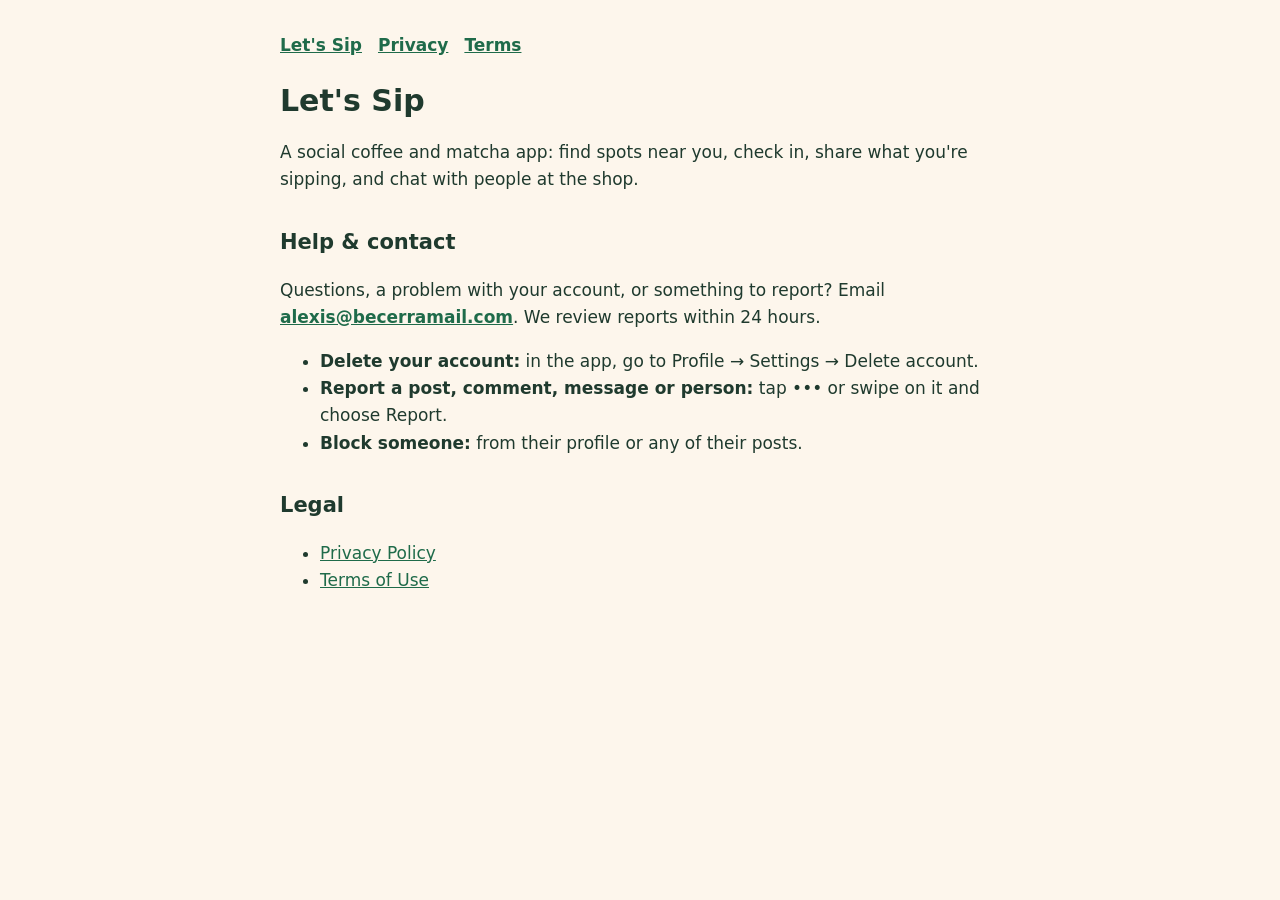
==== index.html @ 59afb260 "Let's Sip help, privacy policy and terms" ====
<!doctype html>
<html lang="en">
<head>
<meta charset="utf-8">
<meta name="viewport" content="width=device-width, initial-scale=1">
<title>Let's Sip</title>
<style>
  :root { --bg:#FDF6EC; --text:#1F3A2E; --muted:#5b6b62; --accent:#1F6B4A; --card:#fff; --line:#e7dccb; }
  @media (prefers-color-scheme: dark) { :root { --bg:#1C1C1E; --text:#EFE8DC; --muted:#a9a397; --accent:#7CC39B; --card:#26262a; --line:#3a3a3f; } }
  body { margin:0; background:var(--bg); color:var(--text); font:17px/1.6 -apple-system, BlinkMacSystemFont, "SF Pro Rounded", system-ui, sans-serif; }
  main { max-width: 720px; margin: 0 auto; padding: 32px 16px 64px; }
  nav { display:flex; gap:16px; margin-bottom:24px; font-weight:600; flex-wrap:wrap; }
  a { color: var(--accent); }
  h1 { font-size: 30px; line-height:1.2; }
  h2 { margin-top: 32px; font-size: 21px; }
  table { border-collapse: collapse; width: 100%; background: var(--card); font-size: 15px; }
  th, td { border: 1px solid var(--line); padding: 8px 10px; text-align: left; vertical-align: top; }
  hr { border: 0; border-top: 1px solid var(--line); margin: 28px 0; }
</style>
</head>
<body><main>
<nav><a href="index.html">Let's Sip</a><a href="privacy.html">Privacy</a><a href="terms.html">Terms</a></nav>
<h1>Let's Sip</h1>
<p>A social coffee and matcha app: find spots near you, check in, share what you're sipping, and chat with people at the shop.</p>
<h2>Help &amp; contact</h2>
<p>Questions, a problem with your account, or something to report? Email <strong><a href="mailto:alexis@becerramail.com">alexis@becerramail.com</a></strong>. We review reports within 24 hours.</p>
<ul><li><strong>Delete your account:</strong> in the app, go to Profile → Settings → Delete account.</li><li><strong>Report a post, comment, message or person:</strong> tap ••• or swipe on it and choose Report.</li><li><strong>Block someone:</strong> from their profile or any of their posts.</li></ul>
<h2>Legal</h2>
<ul><li><a href="privacy.html">Privacy Policy</a></li><li><a href="terms.html">Terms of Use</a></li></ul>
</main></body>
</html>
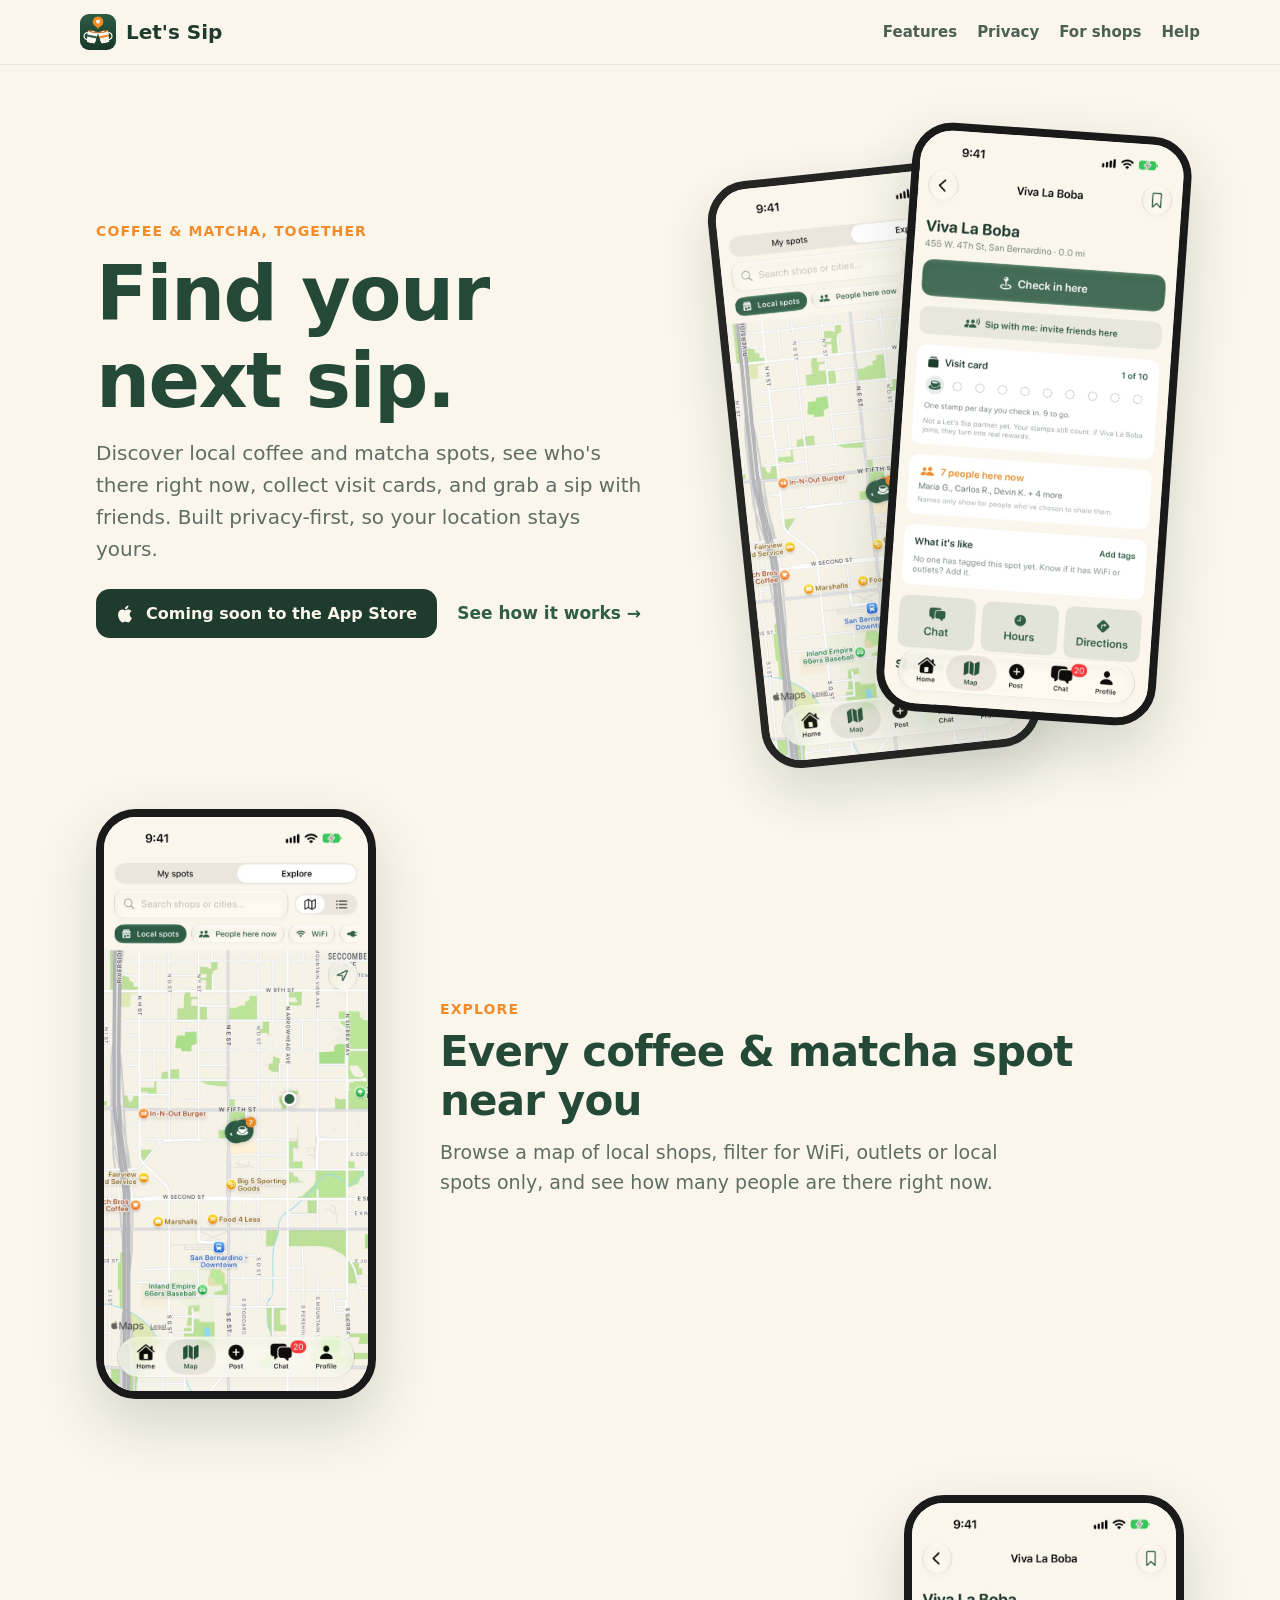
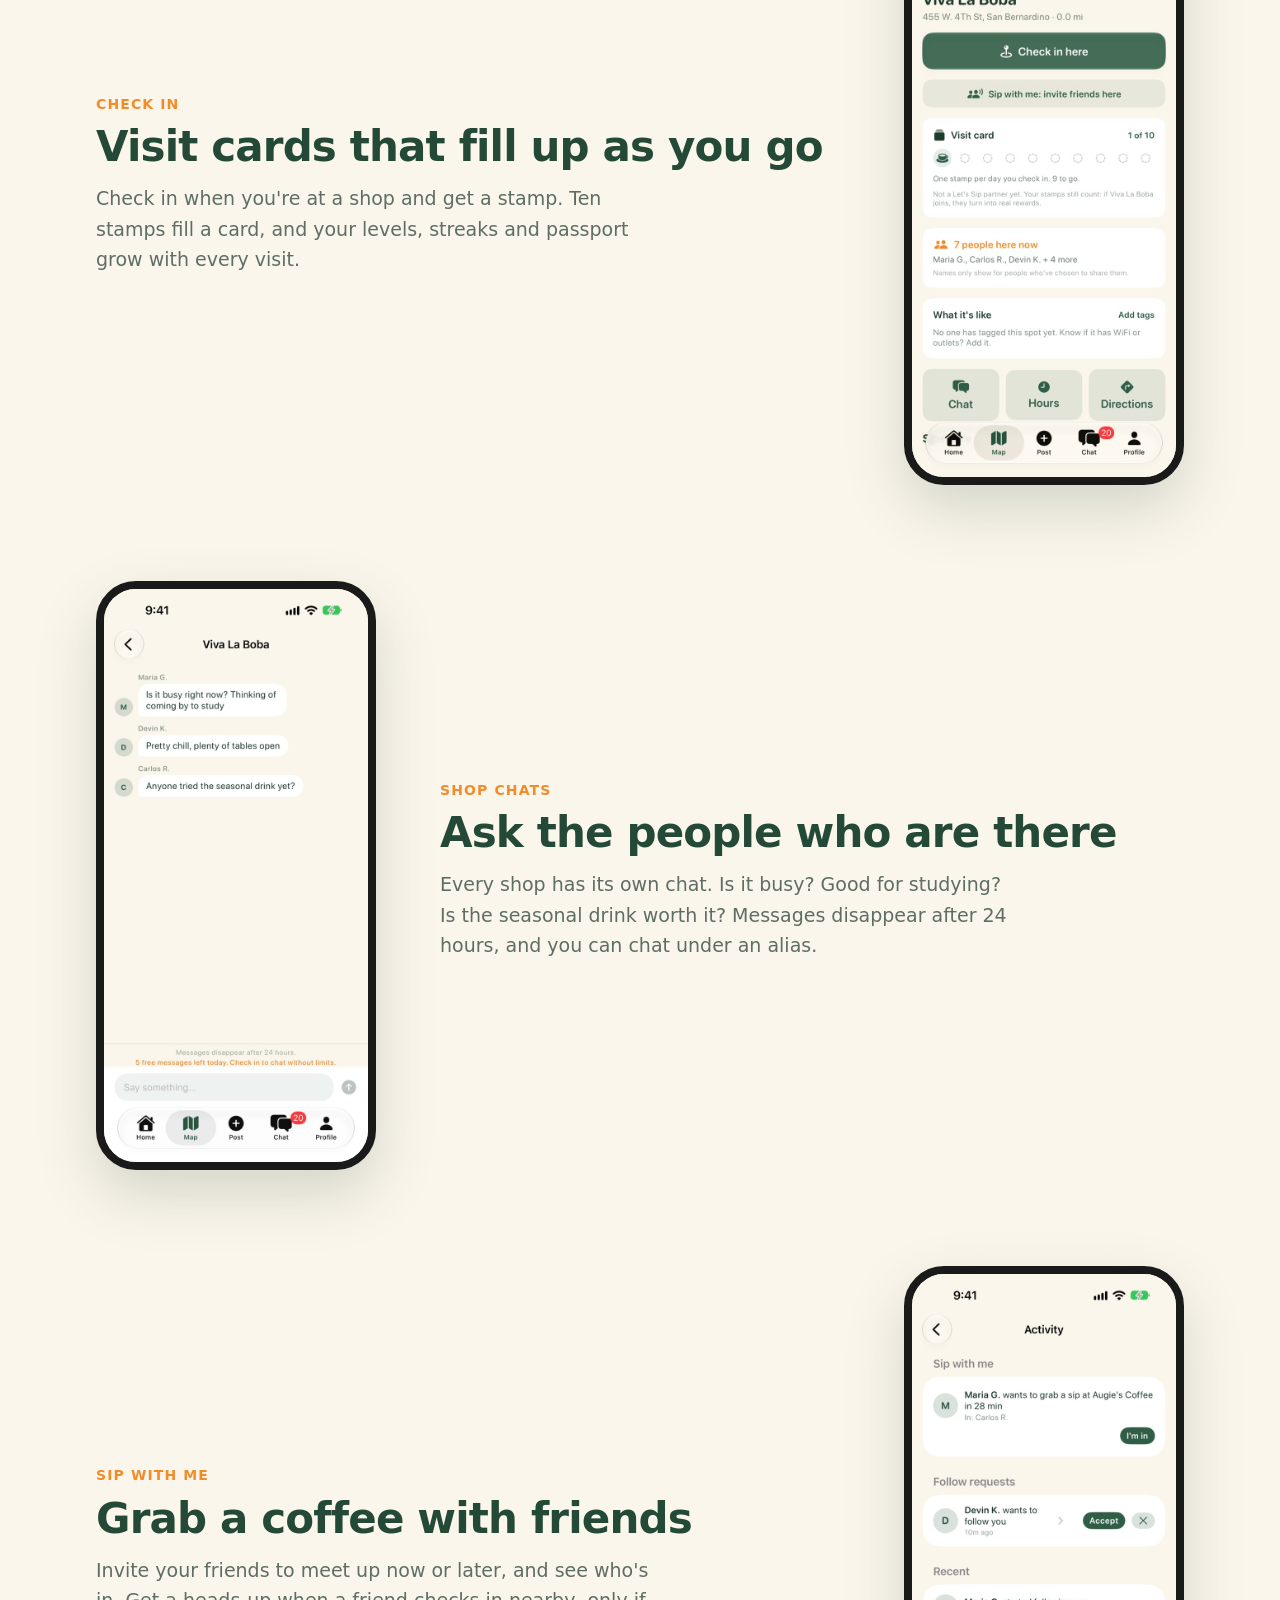
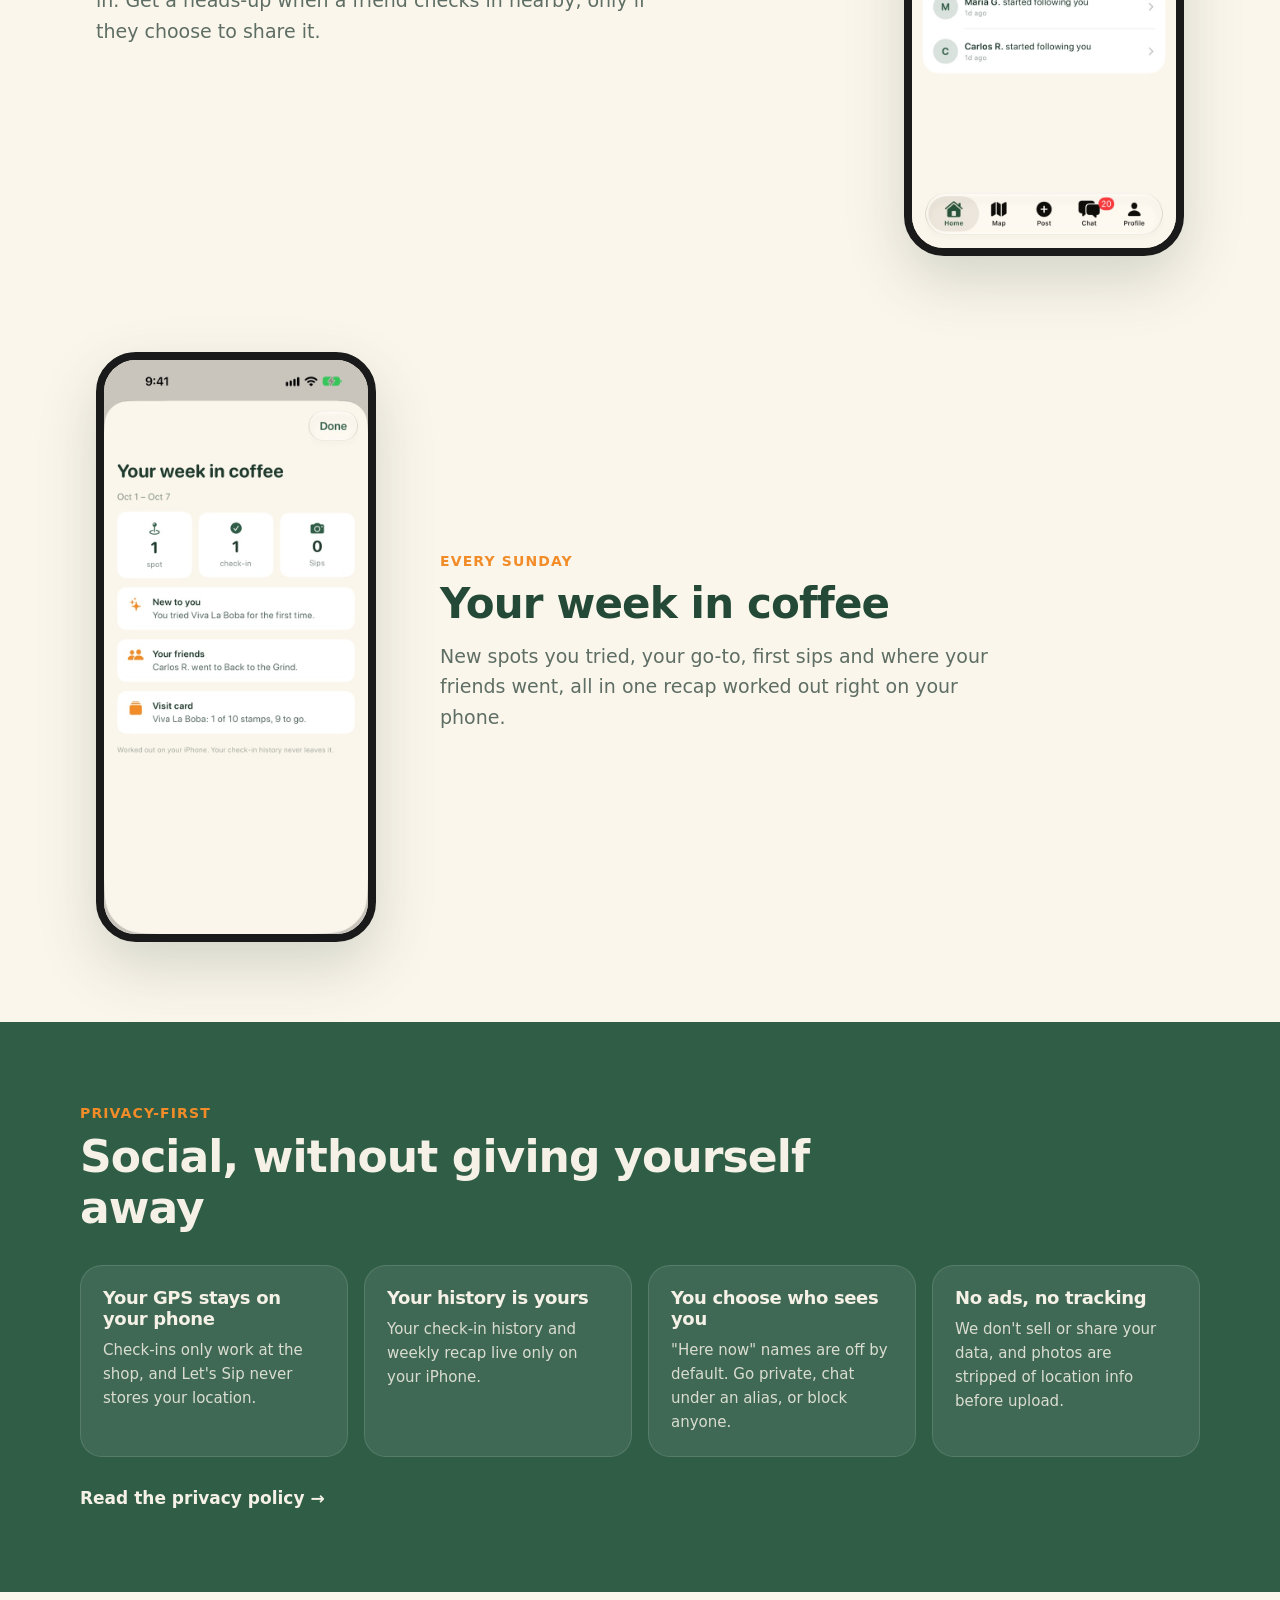
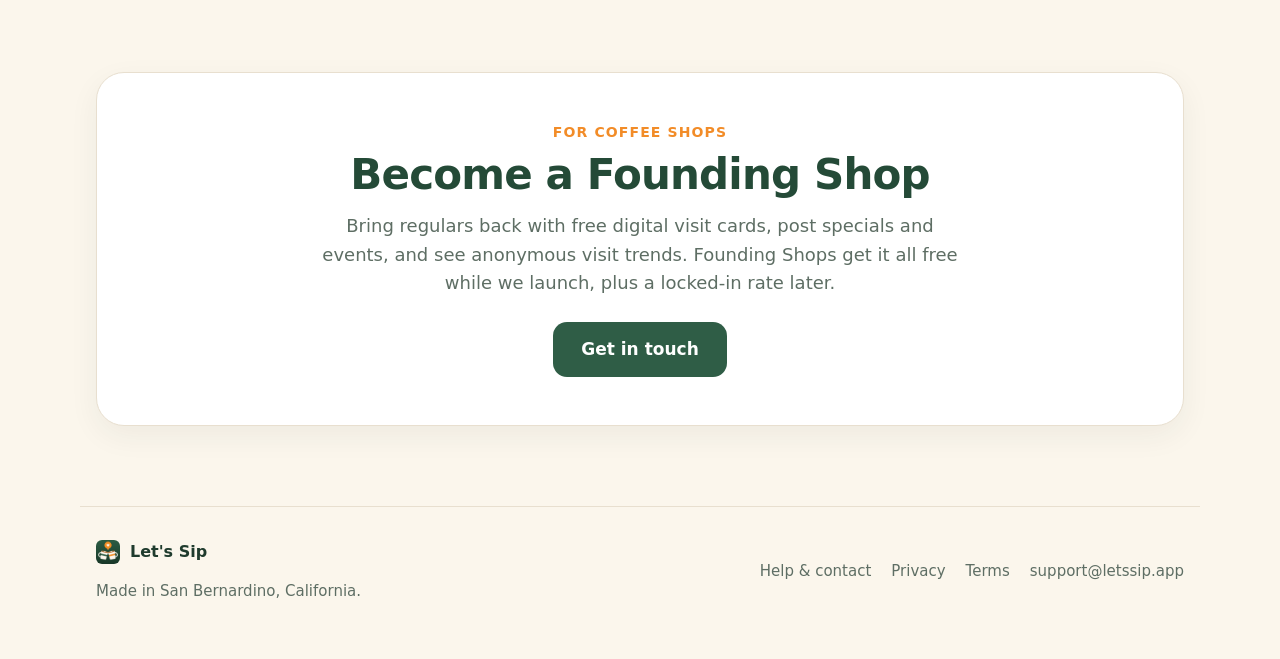
==== commit f21b7d7d: "Update pages" ====
--- a/index.html
+++ b/index.html
@@ -3,29 +3,157 @@
 <head>
 <meta charset="utf-8">
 <meta name="viewport" content="width=device-width, initial-scale=1">
-<title>Let's Sip</title>
-<style>
-  :root { --bg:#FDF6EC; --text:#1F3A2E; --muted:#5b6b62; --accent:#1F6B4A; --card:#fff; --line:#e7dccb; }
-  @media (prefers-color-scheme: dark) { :root { --bg:#1C1C1E; --text:#EFE8DC; --muted:#a9a397; --accent:#7CC39B; --card:#26262a; --line:#3a3a3f; } }
-  body { margin:0; background:var(--bg); color:var(--text); font:17px/1.6 -apple-system, BlinkMacSystemFont, "SF Pro Rounded", system-ui, sans-serif; }
-  main { max-width: 720px; margin: 0 auto; padding: 32px 16px 64px; }
-  nav { display:flex; gap:16px; margin-bottom:24px; font-weight:600; flex-wrap:wrap; }
-  a { color: var(--accent); }
-  h1 { font-size: 30px; line-height:1.2; }
-  h2 { margin-top: 32px; font-size: 21px; }
-  table { border-collapse: collapse; width: 100%; background: var(--card); font-size: 15px; }
-  th, td { border: 1px solid var(--line); padding: 8px 10px; text-align: left; vertical-align: top; }
-  hr { border: 0; border-top: 1px solid var(--line); margin: 28px 0; }
-</style>
+<title>Let's Sip — Find your next sip</title>
+<meta name="description" content="Let's Sip is a social coffee and matcha app: discover spots near you, check in, collect visit cards, chat with people at the shop, and grab a sip with friends. Built privacy-first.">
+<meta name="theme-color" content="#FBF6EC" media="(prefers-color-scheme: light)">
+<meta name="theme-color" content="#111A15" media="(prefers-color-scheme: dark)">
+<meta property="og:title" content="Let's Sip — Find your next sip">
+<meta property="og:description" content="Discover coffee and matcha spots, collect visit cards, and grab a sip with friends. Privacy-first.">
+<meta property="og:image" content="https://letssip.app/assets/shop.jpg">
+<meta property="og:url" content="https://letssip.app/">
+<link rel="icon" href="assets/logo.png">
+<link rel="apple-touch-icon" href="assets/apple-touch-icon.png">
+<link rel="stylesheet" href="site.css">
 </head>
-<body><main>
-<nav><a href="index.html">Let's Sip</a><a href="privacy.html">Privacy</a><a href="terms.html">Terms</a></nav>
-<h1>Let's Sip</h1>
-<p>A social coffee and matcha app: find spots near you, check in, share what you're sipping, and chat with people at the shop.</p>
-<h2>Help &amp; contact</h2>
-<p>Questions, a problem with your account, or something to report? Email <strong><a href="mailto:alexis@becerramail.com">alexis@becerramail.com</a></strong>. We review reports within 24 hours.</p>
-<ul><li><strong>Delete your account:</strong> in the app, go to Profile → Settings → Delete account.</li><li><strong>Report a post, comment, message or person:</strong> tap ••• or swipe on it and choose Report.</li><li><strong>Block someone:</strong> from their profile or any of their posts.</li></ul>
-<h2>Legal</h2>
-<ul><li><a href="privacy.html">Privacy Policy</a></li><li><a href="terms.html">Terms of Use</a></li></ul>
-</main></body>
+<body>
+
+<header class="nav">
+  <a class="brand" href="./">
+    <picture>
+      <source srcset="assets/logo-dark.png" media="(prefers-color-scheme: dark)">
+      <img src="assets/logo.png" alt="" width="36" height="36">
+    </picture>
+    <span>Let's Sip</span>
+  </a>
+  <nav>
+    <a href="#features">Features</a>
+    <a href="#privacy">Privacy</a>
+    <a href="#shops">For shops</a>
+    <a href="support.html">Help</a>
+  </nav>
+</header>
+
+<main>
+  <section class="hero">
+    <div class="hero-text">
+      <p class="eyebrow">Coffee &amp; matcha, together</p>
+      <h1>Find your next sip.</h1>
+      <p class="lede">Discover local coffee and matcha spots, see who's there right now, collect visit cards, and grab a sip with friends. Built privacy-first, so your location stays yours.</p>
+      <div class="cta-row">
+        <span class="badge-soon">
+          <svg viewBox="0 0 24 24" aria-hidden="true"><path fill="currentColor" d="M16.4 12.6c0-2.6 2.1-3.8 2.2-3.9-1.2-1.8-3.1-2-3.7-2-1.6-.2-3.1.9-3.9.9-.8 0-2-.9-3.4-.9-1.7 0-3.3 1-4.2 2.6-1.8 3.1-.5 7.7 1.3 10.2.9 1.2 1.9 2.6 3.2 2.6 1.3-.1 1.8-.8 3.3-.8 1.6 0 2 .8 3.4.8 1.4 0 2.3-1.3 3.1-2.5 1-1.4 1.4-2.8 1.4-2.9 0 0-2.7-1-2.7-4.1zM13.9 4.9c.7-.9 1.2-2 1-3.2-1 0-2.3.7-3 1.6-.7.8-1.3 2-1.1 3.1 1.2.1 2.3-.6 3.1-1.5z"/></svg>
+          Coming soon to the App Store
+        </span>
+        <a class="link-arrow" href="#features">See how it works →</a>
+      </div>
+    </div>
+    <div class="hero-phones" aria-hidden="true">
+      <img class="phone phone-back" src="assets/map.jpg" alt="" width="320" height="696">
+      <img class="phone phone-front" src="assets/shop.jpg" alt="" width="320" height="696">
+    </div>
+  </section>
+
+  <section id="features" class="features">
+    <article class="feature">
+      <img class="phone" src="assets/map.jpg" alt="Map of coffee shops nearby with people-here-now counts" width="320" height="696" loading="lazy">
+      <div>
+        <p class="eyebrow">Explore</p>
+        <h2>Every coffee &amp; matcha spot near you</h2>
+        <p>Browse a map of local shops, filter for WiFi, outlets or local spots only, and see how many people are there right now.</p>
+      </div>
+    </article>
+
+    <article class="feature flip">
+      <img class="phone" src="assets/shop.jpg" alt="A shop page with a visit card showing stamps" width="320" height="696" loading="lazy">
+      <div>
+        <p class="eyebrow">Check in</p>
+        <h2>Visit cards that fill up as you go</h2>
+        <p>Check in when you're at a shop and get a stamp. Ten stamps fill a card, and your levels, streaks and passport grow with every visit.</p>
+      </div>
+    </article>
+
+    <article class="feature">
+      <img class="phone" src="assets/chat.jpg" alt="A shop chat with questions about how busy it is" width="320" height="696" loading="lazy">
+      <div>
+        <p class="eyebrow">Shop chats</p>
+        <h2>Ask the people who are there</h2>
+        <p>Every shop has its own chat. Is it busy? Good for studying? Is the seasonal drink worth it? Messages disappear after 24 hours, and you can chat under an alias.</p>
+      </div>
+    </article>
+
+    <article class="feature flip">
+      <img class="phone" src="assets/activity.jpg" alt="A friend's Sip with me invite in Activity" width="320" height="696" loading="lazy">
+      <div>
+        <p class="eyebrow">Sip with me</p>
+        <h2>Grab a coffee with friends</h2>
+        <p>Invite your friends to meet up now or later, and see who's in. Get a heads-up when a friend checks in nearby, only if they choose to share it.</p>
+      </div>
+    </article>
+
+    <article class="feature">
+      <img class="phone" src="assets/recap.jpg" alt="Your week in coffee recap" width="320" height="696" loading="lazy">
+      <div>
+        <p class="eyebrow">Every Sunday</p>
+        <h2>Your week in coffee</h2>
+        <p>New spots you tried, your go-to, first sips and where your friends went, all in one recap worked out right on your phone.</p>
+      </div>
+    </article>
+  </section>
+
+  <section id="privacy" class="privacy">
+    <div class="privacy-inner">
+      <p class="eyebrow light">Privacy-first</p>
+      <h2>Social, without giving yourself away</h2>
+      <div class="cards">
+        <div class="card">
+          <h3>Your GPS stays on your phone</h3>
+          <p>Check-ins only work at the shop, and Let's Sip never stores your location.</p>
+        </div>
+        <div class="card">
+          <h3>Your history is yours</h3>
+          <p>Your check-in history and weekly recap live only on your iPhone.</p>
+        </div>
+        <div class="card">
+          <h3>You choose who sees you</h3>
+          <p>"Here now" names are off by default. Go private, chat under an alias, or block anyone.</p>
+        </div>
+        <div class="card">
+          <h3>No ads, no tracking</h3>
+          <p>We don't sell or share your data, and photos are stripped of location info before upload.</p>
+        </div>
+      </div>
+      <a class="link-arrow light" href="privacy.html">Read the privacy policy →</a>
+    </div>
+  </section>
+
+  <section id="shops" class="shops">
+    <div>
+      <p class="eyebrow">For coffee shops</p>
+      <h2>Become a Founding Shop</h2>
+      <p>Bring regulars back with free digital visit cards, post specials and events, and see anonymous visit trends. Founding Shops get it all free while we launch, plus a locked-in rate later.</p>
+      <a class="button" href="mailto:support@letssip.app?subject=Founding%20Shop">Get in touch</a>
+    </div>
+  </section>
+</main>
+
+<footer class="footer">
+  <div>
+    <a class="brand small" href="./">
+      <picture>
+        <source srcset="assets/logo-dark.png" media="(prefers-color-scheme: dark)">
+        <img src="assets/logo.png" alt="" width="24" height="24">
+      </picture>
+      <span>Let's Sip</span>
+    </a>
+    <p>Made in San Bernardino, California.</p>
+  </div>
+  <nav>
+    <a href="support.html">Help &amp; contact</a>
+    <a href="privacy.html">Privacy</a>
+    <a href="terms.html">Terms</a>
+    <a href="mailto:support@letssip.app">support@letssip.app</a>
+  </nav>
+</footer>
+
+</body>
 </html>
--- a/site.css
+++ b/site.css
@@ -0,0 +1,174 @@
+/* Let's Sip — shared styles for letssip.app (same palette as the app). */
+:root {
+  --bg: #FBF6EC;
+  --surface: #FFFFFF;
+  --text: #1F3B2D;
+  --muted: #5E6E64;
+  --green: #2F5D46;
+  --green-strong: #244A37;
+  --orange: #F28C28;
+  --line: #E8DFCF;
+  --tint: rgba(47, 93, 70, 0.08);
+  --band: #2F5D46;
+  --band-text: #F6F1E7;
+  --band-card: rgba(255, 255, 255, 0.08);
+  --shadow: 0 24px 60px rgba(31, 59, 45, 0.18);
+  --radius: 22px;
+  --font: ui-rounded, "SF Pro Rounded", -apple-system, BlinkMacSystemFont, system-ui, "Segoe UI", sans-serif;
+}
+
+@media (prefers-color-scheme: dark) {
+  :root {
+    --bg: #111A15;
+    --surface: #1C2A22;
+    --text: #EFE8DA;
+    --muted: #A8AE9F;
+    --green: #4E9A72;
+    --green-strong: #5DAF85;
+    --orange: #F5A04B;
+    --line: #2A3A31;
+    --tint: rgba(78, 154, 114, 0.12);
+    --band: #18271F;
+    --band-text: #EFE8DA;
+    --band-card: rgba(255, 255, 255, 0.05);
+    --shadow: 0 24px 60px rgba(0, 0, 0, 0.45);
+  }
+}
+
+* { box-sizing: border-box; }
+html { scroll-behavior: smooth; }
+body {
+  margin: 0;
+  background: var(--bg);
+  color: var(--text);
+  font: 17px/1.6 var(--font);
+  -webkit-font-smoothing: antialiased;
+}
+a { color: var(--green); }
+img { max-width: 100%; display: block; }
+h1, h2, h3 { line-height: 1.15; letter-spacing: -0.02em; margin: 0 0 12px; }
+p { margin: 0 0 12px; }
+
+/* Navigation */
+.nav {
+  position: sticky; top: 0; z-index: 10;
+  display: flex; align-items: center; justify-content: space-between; gap: 16px;
+  padding: 14px max(16px, calc((100% - 1120px) / 2));
+  background: color-mix(in srgb, var(--bg) 82%, transparent);
+  backdrop-filter: saturate(160%) blur(16px);
+  -webkit-backdrop-filter: saturate(160%) blur(16px);
+  border-bottom: 1px solid color-mix(in srgb, var(--line) 70%, transparent);
+}
+.nav nav { display: flex; gap: 20px; flex-wrap: wrap; }
+.nav nav a { color: var(--text); text-decoration: none; font-weight: 600; font-size: 15px; opacity: 0.8; }
+.nav nav a:hover { opacity: 1; color: var(--green); }
+.brand { display: inline-flex; align-items: center; gap: 10px; color: var(--text); text-decoration: none; font-weight: 800; font-size: 20px; }
+.brand img { border-radius: 9px; }
+.brand.small { font-size: 16px; }
+.brand.small img { border-radius: 6px; }
+
+main { overflow-x: clip; }
+
+.eyebrow { color: var(--orange); font-weight: 700; font-size: 14px; text-transform: uppercase; letter-spacing: 0.08em; margin-bottom: 8px; }
+.eyebrow.light { color: var(--orange); }
+
+/* Hero */
+.hero {
+  max-width: 1120px; margin: 0 auto;
+  padding: 64px 16px 40px;
+  display: grid; grid-template-columns: 1.1fr 1fr; gap: 40px; align-items: center;
+}
+.hero h1 { font-size: clamp(44px, 7vw, 76px); font-weight: 800; color: var(--green-strong); }
+.lede { font-size: 20px; color: var(--muted); max-width: 34em; }
+.cta-row { display: flex; align-items: center; gap: 20px; flex-wrap: wrap; margin-top: 24px; }
+.badge-soon {
+  display: inline-flex; align-items: center; gap: 10px;
+  background: var(--text); color: var(--bg);
+  padding: 12px 20px; border-radius: 14px; font-weight: 700; font-size: 16px;
+}
+.badge-soon svg { width: 20px; height: 20px; }
+.link-arrow { font-weight: 700; text-decoration: none; }
+.link-arrow:hover { text-decoration: underline; }
+.link-arrow.light { color: var(--band-text); }
+
+.hero-phones { position: relative; height: 600px; }
+.phone {
+  width: 280px; height: auto; border-radius: 40px;
+  border: 8px solid #1A1A1A; box-shadow: var(--shadow); background: #000;
+}
+.hero-phones .phone { position: absolute; }
+.phone-back { right: 170px; top: 40px; transform: rotate(-6deg); opacity: 0.95; }
+.phone-front { right: 10px; top: 0; transform: rotate(4deg); }
+
+/* Features */
+.features { max-width: 1120px; margin: 0 auto; padding: 40px 16px 80px; display: grid; gap: 96px; }
+.feature { display: grid; grid-template-columns: auto 1fr; gap: 64px; align-items: center; }
+.feature.flip { grid-template-columns: 1fr auto; }
+.feature.flip .phone { order: 2; }
+.feature h2 { font-size: clamp(30px, 4vw, 42px); color: var(--green-strong); }
+.feature p:not(.eyebrow) { font-size: 19px; color: var(--muted); max-width: 30em; }
+
+/* Privacy band */
+.privacy { background: var(--band); color: var(--band-text); padding: 80px 16px; }
+.privacy-inner { max-width: 1120px; margin: 0 auto; }
+.privacy h2 { font-size: clamp(30px, 4vw, 44px); max-width: 18em; }
+.cards { display: grid; grid-template-columns: repeat(4, 1fr); gap: 16px; margin: 32px 0 28px; }
+.card { background: var(--band-card); border: 1px solid rgba(255,255,255,0.12); border-radius: var(--radius); padding: 22px; }
+.card h3 { font-size: 18px; margin-bottom: 8px; }
+.card p { font-size: 15px; opacity: 0.85; margin: 0; }
+
+/* Shops */
+.shops { max-width: 1120px; margin: 0 auto; padding: 80px 16px; }
+.shops > div {
+  background: var(--surface); border: 1px solid var(--line); border-radius: 28px;
+  padding: 48px; text-align: center; box-shadow: 0 10px 30px rgba(31, 59, 45, 0.06);
+}
+.shops h2 { font-size: clamp(30px, 4vw, 42px); color: var(--green-strong); }
+.shops p:not(.eyebrow) { color: var(--muted); max-width: 36em; margin: 0 auto 24px; font-size: 18px; }
+.button {
+  display: inline-block; background: var(--green); color: #fff; text-decoration: none;
+  font-weight: 700; padding: 14px 28px; border-radius: 14px;
+}
+.button:hover { background: var(--green-strong); }
+
+/* Footer */
+.footer {
+  max-width: 1120px; margin: 0 auto; padding: 32px 16px 56px;
+  display: flex; justify-content: space-between; gap: 24px; flex-wrap: wrap;
+  border-top: 1px solid var(--line); color: var(--muted); font-size: 15px;
+}
+.footer p { margin: 8px 0 0; }
+.footer nav { display: flex; gap: 20px; flex-wrap: wrap; align-items: center; }
+.footer nav a { color: var(--muted); text-decoration: none; }
+.footer nav a:hover { color: var(--green); }
+
+/* Document pages (privacy, terms, help) */
+.doc { max-width: 760px; margin: 0 auto; padding: 48px 16px 80px; }
+.doc h1 { font-size: clamp(34px, 5vw, 48px); color: var(--green-strong); }
+.doc h2 { font-size: 24px; margin-top: 40px; color: var(--green-strong); }
+.doc h3 { font-size: 19px; margin-top: 28px; }
+.doc ul { padding-left: 22px; }
+.doc li { margin: 6px 0; }
+.doc table { border-collapse: collapse; width: 100%; background: var(--surface); font-size: 15px; border-radius: 12px; overflow: hidden; }
+.doc th, .doc td { border: 1px solid var(--line); padding: 10px 12px; text-align: left; vertical-align: top; }
+.doc hr { border: 0; border-top: 1px solid var(--line); margin: 32px 0; }
+.doc .summary { background: var(--tint); border-radius: var(--radius); padding: 8px 24px; margin: 24px 0; }
+
+/* Phones and small screens */
+@media (max-width: 900px) {
+  .hero { grid-template-columns: 1fr; padding-top: 40px; text-align: left; }
+  .hero-phones { height: 520px; max-width: 420px; margin: 0 auto; width: 100%; }
+  .phone-back { right: auto; left: 0; }
+  .phone-front { right: 0; }
+  .cards { grid-template-columns: 1fr 1fr; }
+}
+@media (max-width: 720px) {
+  .nav nav a:not(:last-child) { display: none; }
+  .feature, .feature.flip { grid-template-columns: 1fr; gap: 28px; }
+  .feature.flip .phone { order: 0; }
+  .feature .phone { margin: 0 auto; width: 240px; }
+  .hero-phones { height: 440px; }
+  .hero-phones .phone { width: 220px; border-radius: 32px; border-width: 6px; }
+  .cards { grid-template-columns: 1fr; }
+  .shops > div { padding: 32px 20px; }
+}
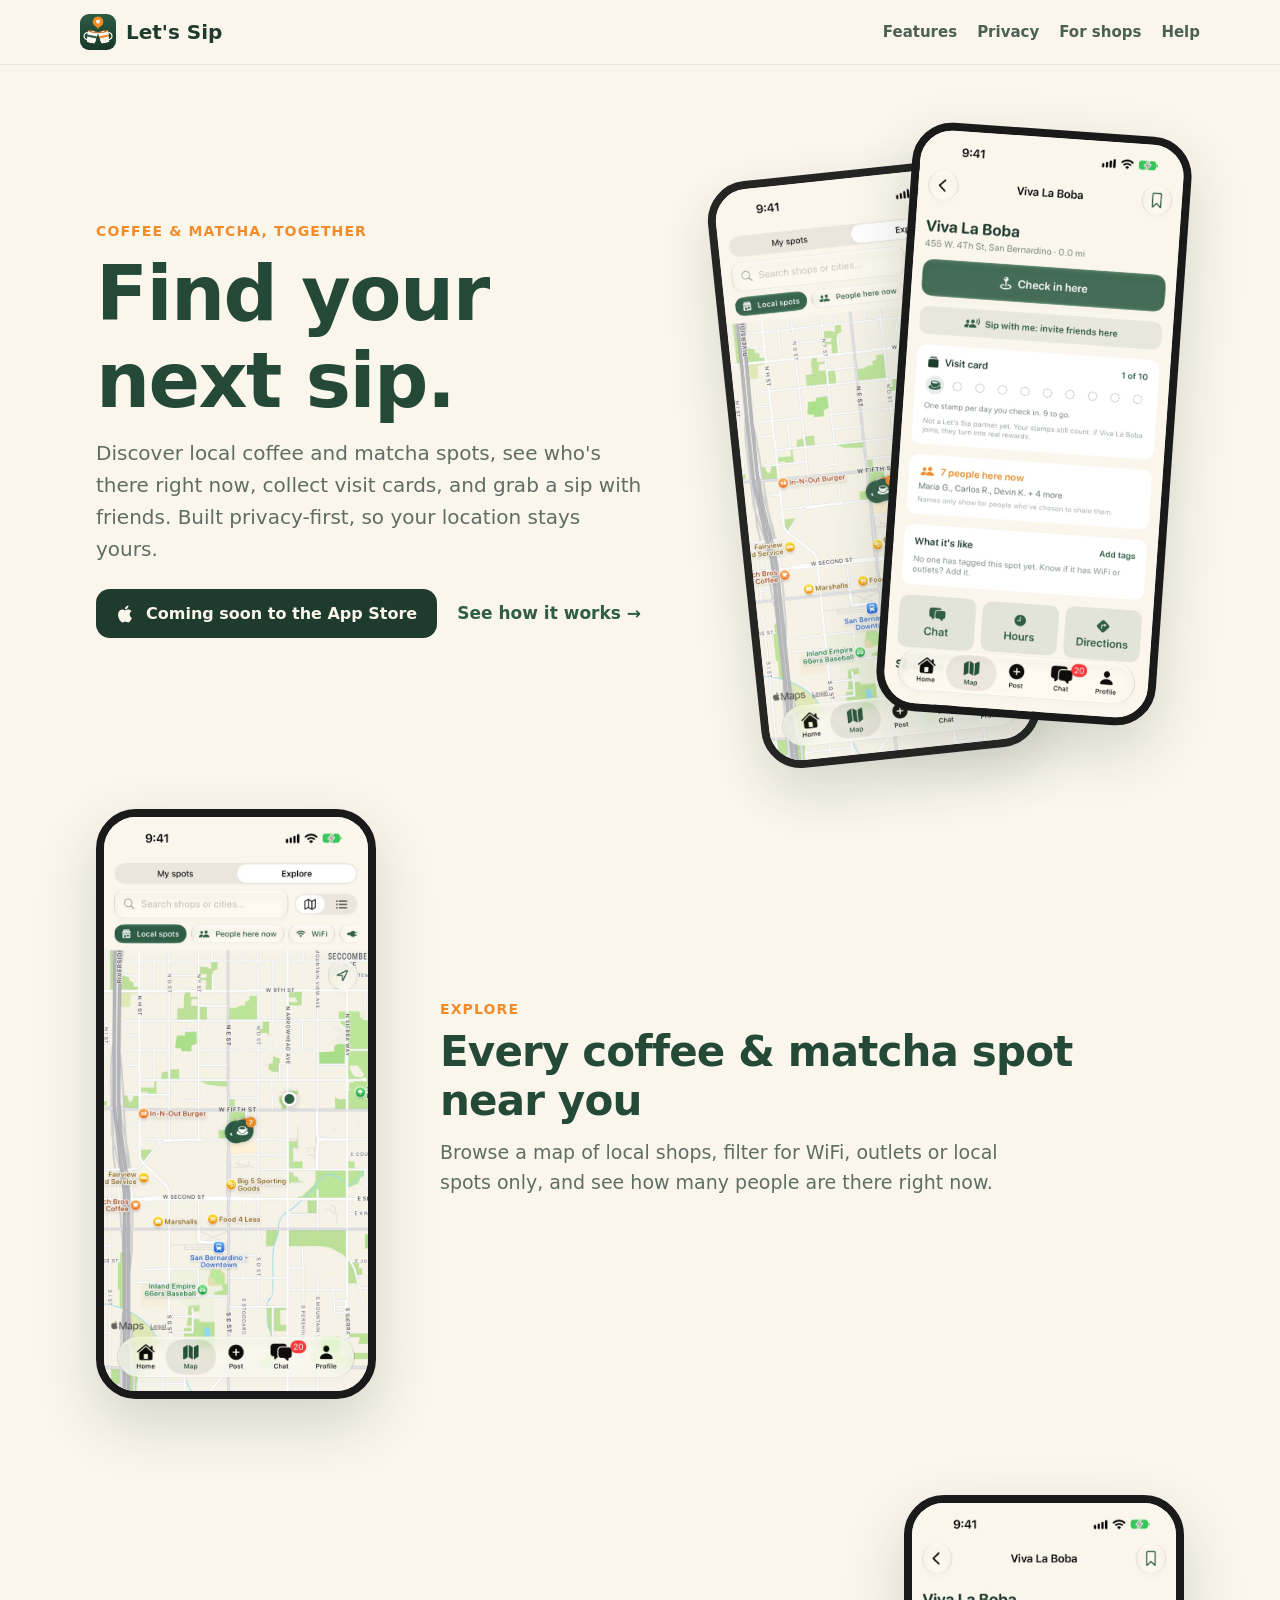
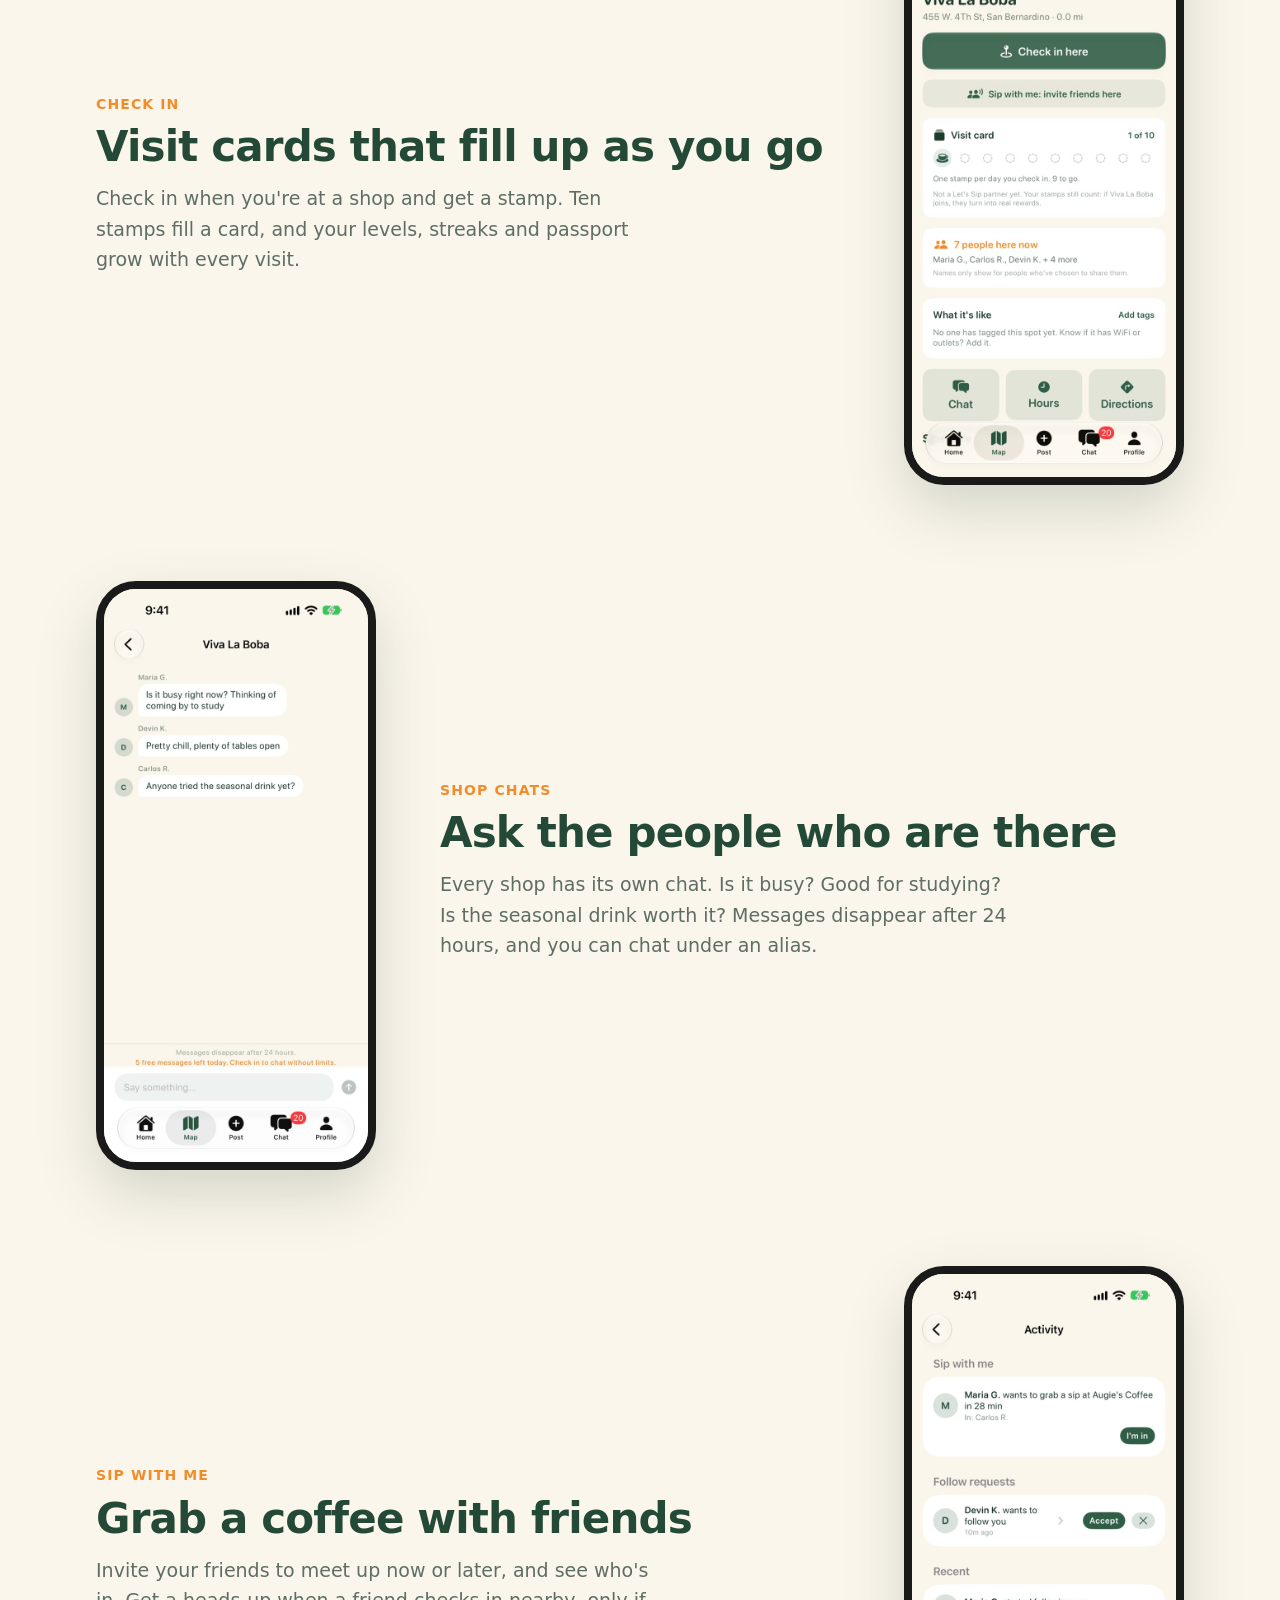
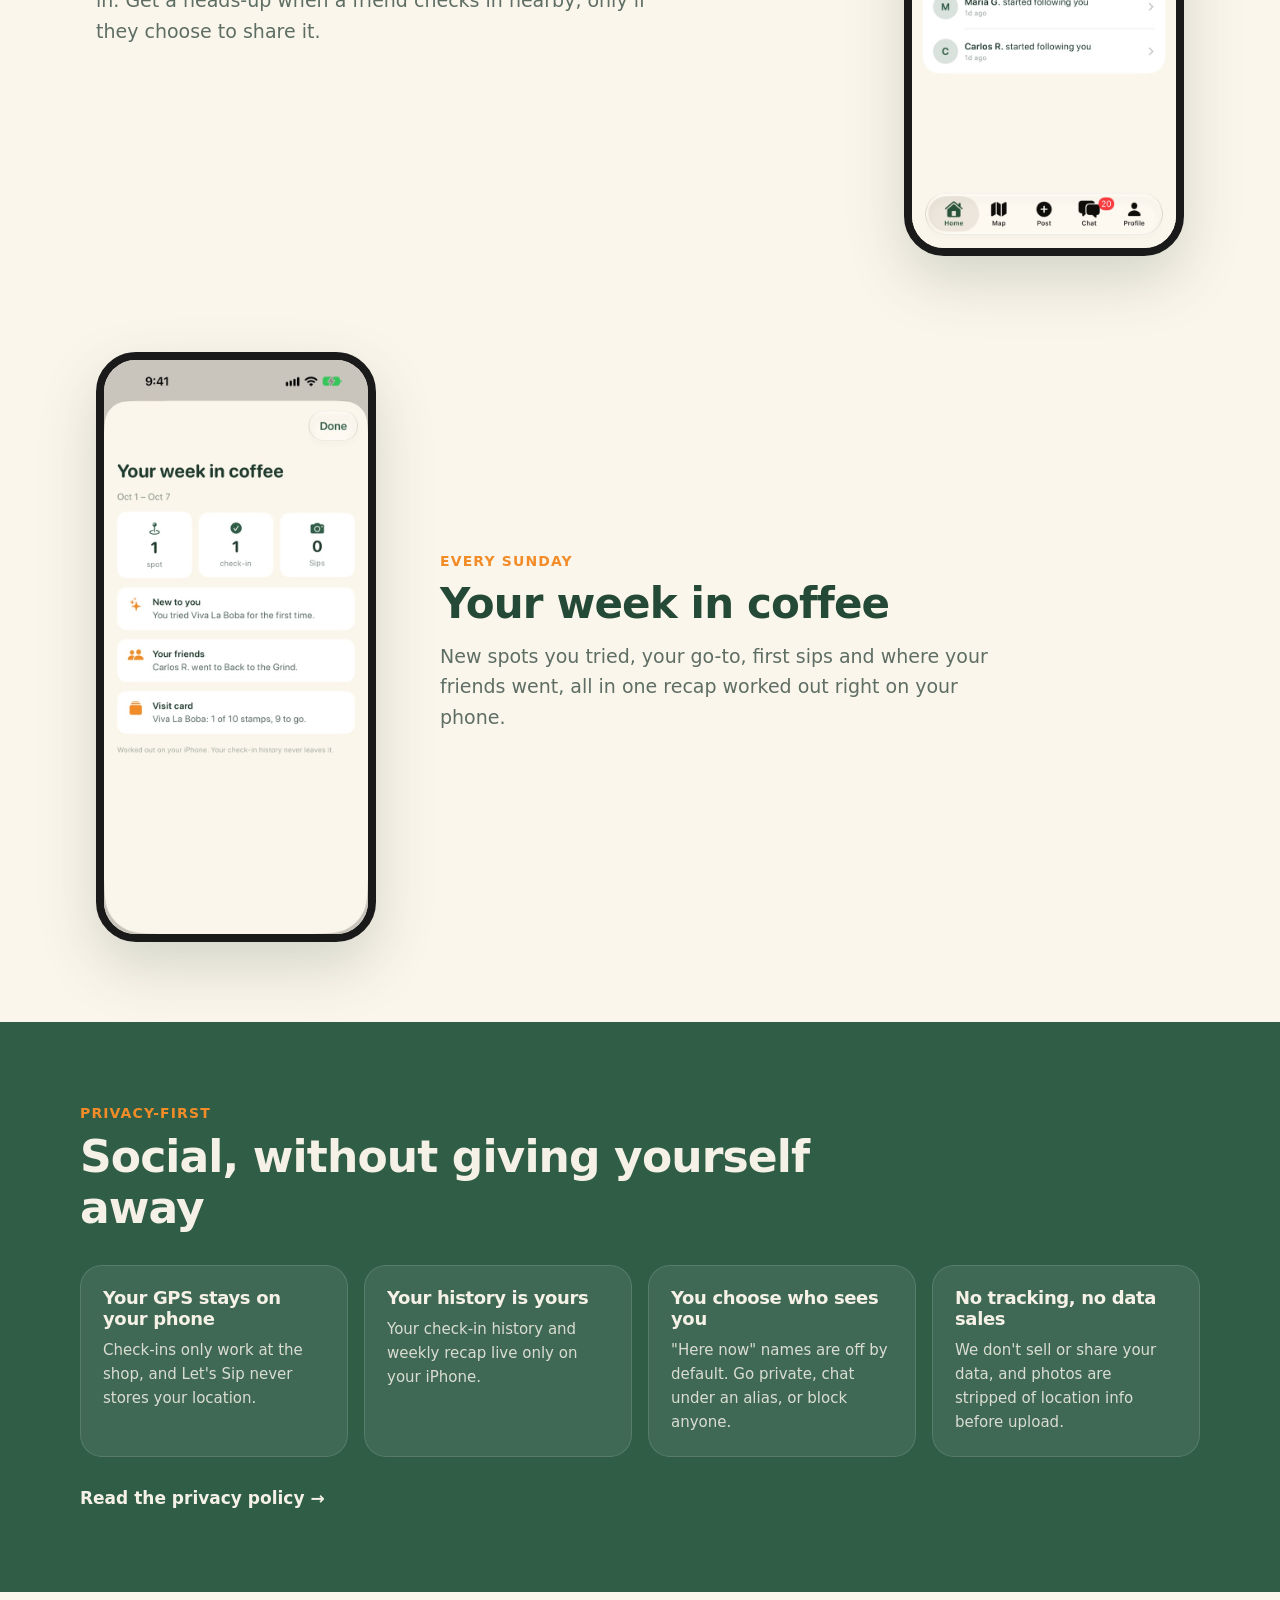
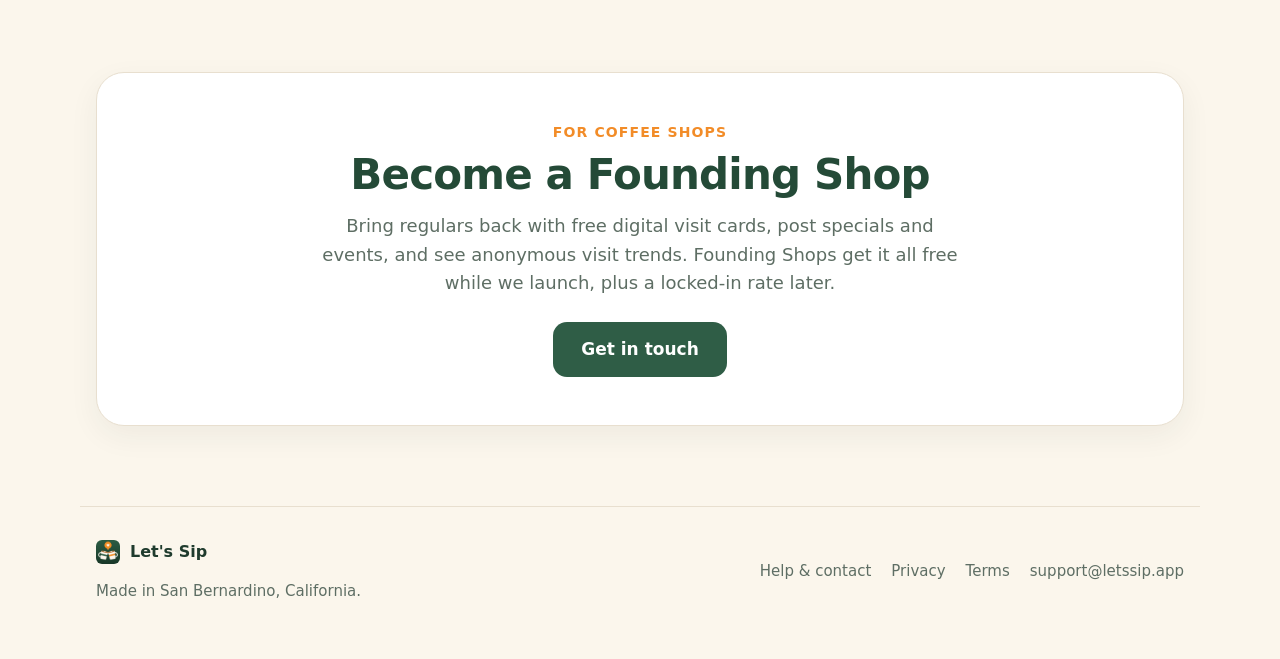
==== commit 281d4c72: "Update pages" ====
--- a/index.html
+++ b/index.html
@@ -118,7 +118,7 @@
           <p>"Here now" names are off by default. Go private, chat under an alias, or block anyone.</p>
         </div>
         <div class="card">
-          <h3>No ads, no tracking</h3>
+          <h3>No tracking, no data sales</h3>
           <p>We don't sell or share your data, and photos are stripped of location info before upload.</p>
         </div>
       </div>
--- a/site.css
+++ b/site.css
@@ -130,6 +130,7 @@
   font-weight: 700; padding: 14px 28px; border-radius: 14px;
 }
 .button:hover { background: var(--green-strong); }
+button.button { border: 0; font: inherit; font-weight: 700; cursor: pointer; }
 
 /* Footer */
 .footer {
@@ -172,3 +173,7 @@
   .cards { grid-template-columns: 1fr; }
   .shops > div { padding: 32px 20px; }
 }
+.doc input[type="password"] {
+  width: 100%; max-width: 420px; font: inherit; font-size: 17px; padding: 14px 16px;
+  border: 1px solid var(--line); border-radius: 12px; background: var(--surface); color: var(--text);
+}
